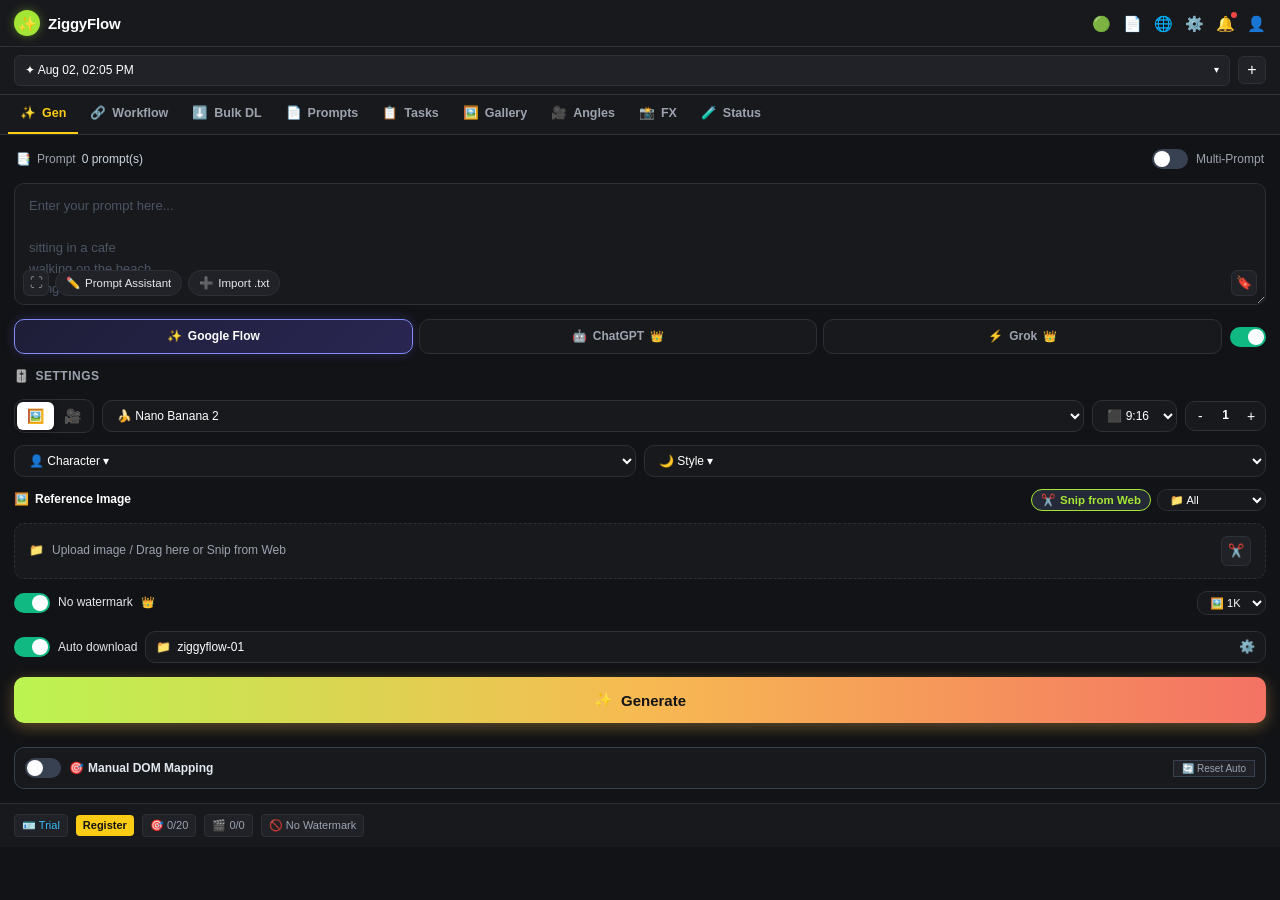
==== ui/sidepanel.html @ 6ba0b459 "Initial commit: ZiggyFlow Pro (TobyFlow architecture) Chrome Extension" ====
<!DOCTYPE html>
<html lang="en">
<head>
  <meta charset="UTF-8" />
  <meta http-equiv="refresh" content="0; url=index.html" />
  <title>TobyFlow Side Panel</title>
</head>
<body style="background:#121316;color:#fff;font-family:sans-serif;display:flex;align-items:center;justify-content:center;height:100vh;">
  <p>Loading TobyFlow Sidepanel...</p>
</body>
</html>
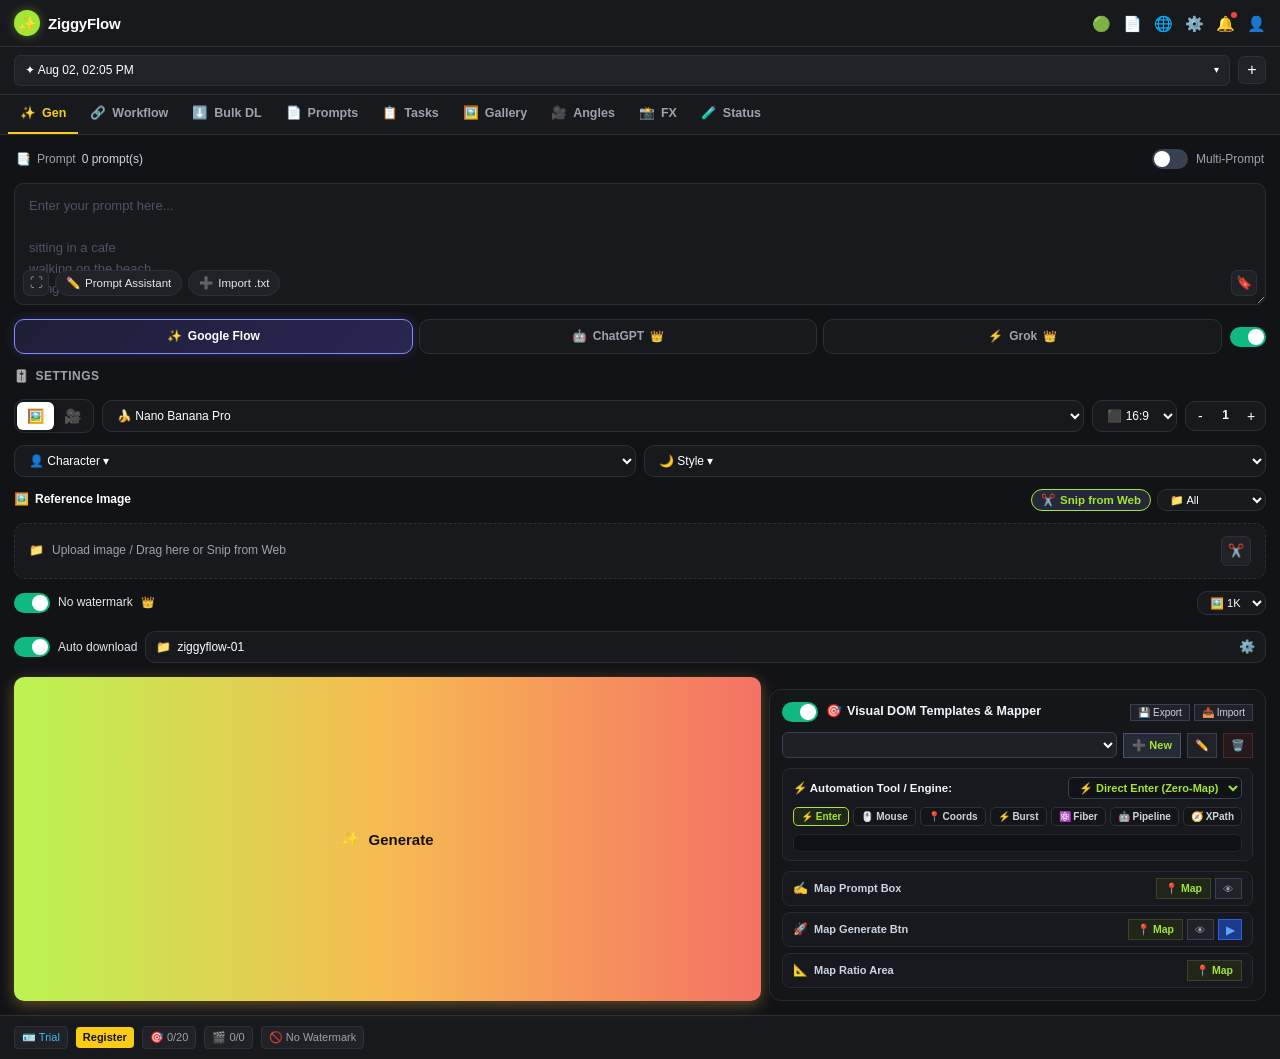
==== commit 865807a4: "fix(mini-flow): rename to ZIG Flow Mini and fix continuous multi-image detection, batch queue render" ====
--- a/ui/sidepanel.html
+++ b/ui/sidepanel.html
@@ -3,9 +3,9 @@
 <head>
   <meta charset="UTF-8" />
   <meta http-equiv="refresh" content="0; url=index.html" />
-  <title>TobyFlow Side Panel</title>
+  <title>ZIG Flow Pro Side Panel</title>
 </head>
 <body style="background:#121316;color:#fff;font-family:sans-serif;display:flex;align-items:center;justify-content:center;height:100vh;">
-  <p>Loading TobyFlow Sidepanel...</p>
+  <p>Loading ZIG Flow Pro Sidepanel...</p>
 </body>
 </html>
